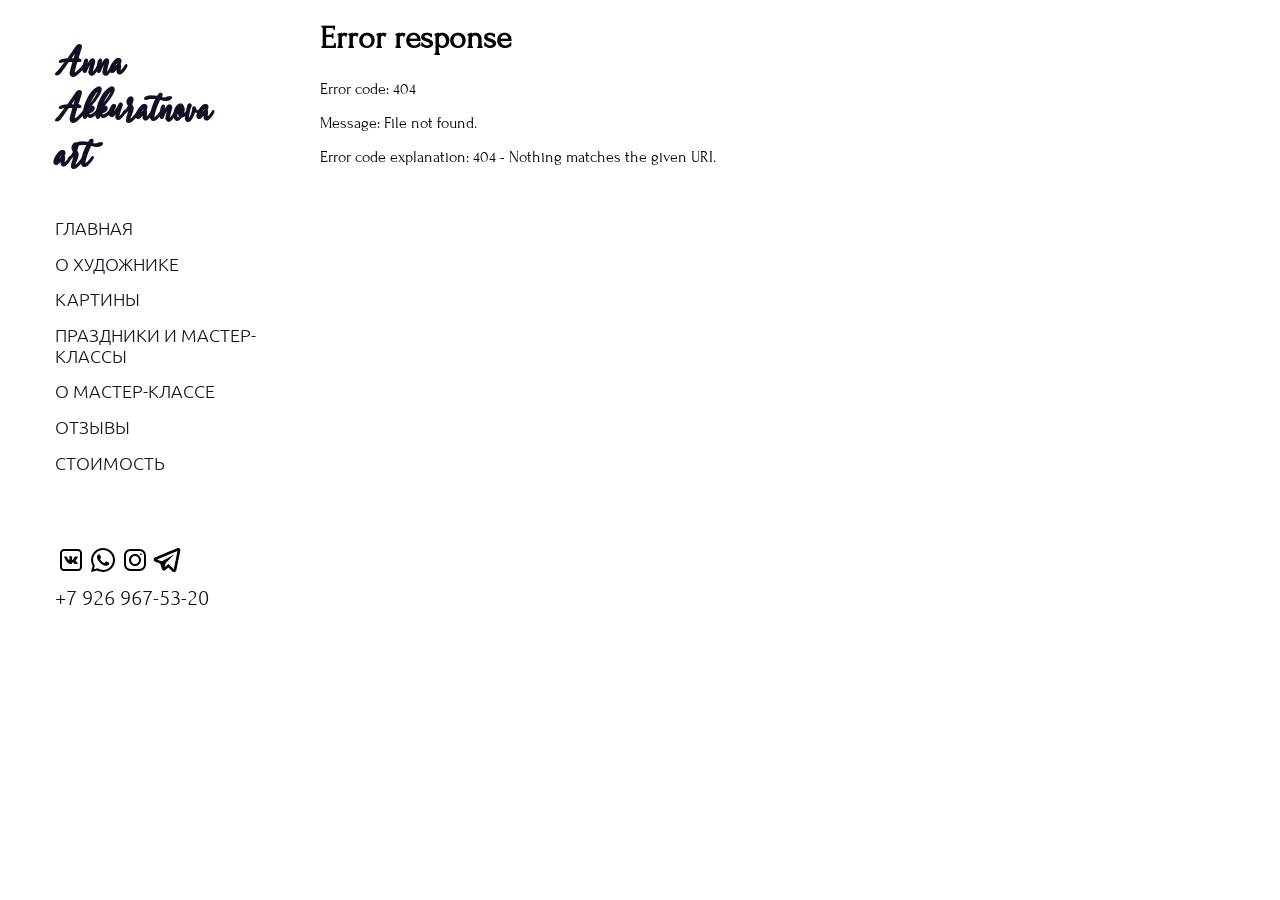
==== index.html @ 608dbb75 "rework on the router" ====
<!DOCTYPE html>
<html lang="ru" class="page">

<head>
  <meta charset="UTF-8">
  <meta name="viewport" content="width=device-width, initial-scale=1.0">
  <link rel="shortcut icon" href="favicon.ico" type="image/x-icon">
  <meta http-equiv="X-UA-Compatible" content="ie=edge">
  <meta name="theme-color" content="#111111">
  <meta name="description" content="Создаю интерьерные картины на заказ и провожу мастер-классы в технике Флюид арт на праздниках и вечеринках"/>
  <title>Абстрактные интерьерные картины на заказ</title>
  <link rel="preload" href="fonts/EstylleMadison.woff2" as="font" type="font/woff2" crossorigin>
  <link rel="preload" href="fonts/ForumRegular.woff2" as="font" type="font/woff2" crossorigin>
  <link rel="preload" href="fonts/UbuntuLight.woff2" as="font" type="font/woff2" crossorigin>
  <link rel="stylesheet" href="css/vendor.css">
  <link rel="stylesheet" href="css/main.css">
  <script defer src="js/main.js"></script>
</head>

<body class="page__body">
  <div class="site-container">
    <div class="sidebar">
  <div class="container sidebar__container">
    <h1 class="logo">Anna Akkuratnova art</h1>
    <nav class="nav" title="Главное меню" data-menu>
      <ul class="list-reset nav__list">
        <li class="nav__item"><a href="/" class="nav__link" data-menu-item data-scroll>главная</a></li>
        <li class="nav__item"><a href="info" class="nav__link" data-menu-item data-scroll>о художнике</a></li>
        <li class="nav__item"><a href="paintings" class="nav__link" data-menu-item data-scroll>картины</a></li>
        <li class="nav__item">
          <a href="holidmaster" class="nav__link" data-menu-item data-scroll>праздники и мастер-классы</a>
        </li>
        <li class="nav__item">
          <a href="masterclass" class="nav__link" data-menu-item data-scroll>о мастер-классе</a>
        </li>
        <li class="nav__item"><a href="reviews" class="nav__link" data-menu-item data-scroll>отзывы</a></li>
        <li class="nav__item"><a href="cost" class="nav__link" data-menu-item data-scroll>стоимость</a></li>
        <!-- <li class="nav__item"><a href="" class="nav__link" data-menu-item data-scroll>контакты</a></li> -->
      </ul>
      <ul class="list-reset socials__list">
        <li class="socials__item">
          <a href="https://vk.com/a_akkuratnova" target="_blank" class="socials__link"
          ><img src="./img/svg/vk.svg" alt="Vk"
          /></a>
        </li>
        <li class="socials__item">
          <a href="https://wa.me/+79269675320" target="_blank" class="socials__link"
          ><img src="./img/svg/whatsapp.svg" alt="WhatsApp"
          /></a>
        </li>
        <li class="socials__item">
          <a href="https://www.instagram.com/p/CW80J7foJ1Y/?igshid=YmMyMTA2M2Y=" target="_blank" class="socials__link"
          ><img src="./img/svg/instagram.svg" alt="Instagram"
          /></a>
        </li>
        <li class="socials__item">
          <a href="https://t.me/Manja333" target="_blank" class="socials__link"
            ><img src="./img/svg/telegram.svg" alt="Telegram"
          /></a>
        </li>
      </ul>
      <a class="phone" href="tel:+79269675320">+7 926 967-53-20</a>

      <button class="btn-reset burger-close" aria-label="Закрыть меню" data-menu-close></button>
    </nav>
  </div>
  <div class="burger-wrapper">
    <button class="btn-reset burger" aria-label="Открыть меню" aria-expanded="false" data-burger>
      <span class="burger__line"></span>
      <span class="burger__line"></span>
      <span class="burger__line"></span>
    </button>
  </div>
</div>

    <main class="main">

    </main>
    <footer class="footer">
  <div class="container"></div>
</footer>

 



<div id="ModalProduct1" class="modal">
  <div class="modal-content">
    <span class="close cursor" data-close="ModalProduct1">×</span>
    <div class="swiper swiper1 swiper__content">
      <div class="swiper-wrapper">
        <div class="swiper-slide swiper-item">
          <img loading="lazy" class="swiper-img" src="img/products/product-1.jpg" style="width: 100%" />
        </div>
        <div class="swiper-slide swiper-item">
          <img loading="lazy" class="swiper-img" src="img/prod/prod1-1.jpg" style="width: 100%" />
        </div>
        <div class="swiper-slide swiper-item">
          <img loading="lazy" class="swiper-img" src="img/prod/prod1-2.jpg" style="width: 100%" />
        </div>
        <div class="swiper-slide swiper-item">
          <img loading="lazy" class="swiper-img" src="img/prod/prod1-3.jpg" style="width: 100%" />
        </div>
        <div class="swiper-slide swiper-item">
          <img loading="lazy" class="swiper-img" src="img/prod/prod1-4.jpg" style="width: 100%" />
        </div>
      </div>
      <a class="swiper-arrow-prev">
        <div class="swiper__button">❮</div>
       </a>
      <a class="swiper-arrow-next">
        <div class="swiper__button">❯</div>
      </a>
    </div>
  </div>
</div>

<div id="ModalProduct2" class="modal">
  <div class="modal-content">
    <span class="close cursor" data-close="ModalProduct2">×</span>
    <div class="swiper swiper2 swiper__content">
      <div class="swiper-wrapper">
        <div class="swiper-slide swiper-item">
          <img loading="lazy" class="swiper-img" src="img/products/product-2.jpg" style="width: 100%" />
        </div>
        <div class="swiper-slide swiper-item">
          <img loading="lazy" class="swiper-img" src="img/prod/prod2-1.jpg" style="width: 100%" />
        </div>
        <div class="swiper-slide swiper-item">
          <img loading="lazy" class="swiper-img" src="img/prod/prod2-2.jpg" style="width: 100%" />
        </div>
      </div>
      <a class="swiper-arrow-prev">
        <div class="swiper__button">❮</div>
       </a>
      <a class="swiper-arrow-next">
        <div class="swiper__button">❯</div>
      </a>
    </div>
  </div>
</div>

<div id="ModalProduct3" class="modal">
  <div class="modal-content">
    <span class="close cursor" data-close="ModalProduct3">×</span>
    <div class="swiper swiper__content">
      <div class="swiper-wrapper">
        <div class="swiper-slide swiper-item">
          <img loading="lazy" class="swiper-img" src="img/products/product-3.jpg" style="width: 100%" />
        </div>
        <div class="swiper-slide swiper-item">
          <img loading="lazy" class="swiper-img" src="img/prod/prod3-1.jpg" style="width: 100%" />
        </div>
        <div class="swiper-slide swiper-item">
          <img loading="lazy" class="swiper-img" src="img/prod/prod3-2.jpg" style="width: 100%" />
        </div>
      </div>
      <a class="swiper-arrow-prev">
        <div class="swiper__button">❮</div>
       </a>
      <a class="swiper-arrow-next">
        <div class="swiper__button">❯</div>
      </a>
    </div>
  </div>
</div>

<div id="ModalProduct4" class="modal">
  <div class="modal-content">
    <span class="close cursor" data-close="ModalProduct4">×</span>
    <div class="swiper swiper__content">
      <div class="swiper-wrapper">
        <div class="swiper-slide swiper-item">
          <img loading="lazy" class="swiper-img" src="img/products/product-4.jpg" style="width: 100%" />
        </div>
        <div class="swiper-slide swiper-item">
          <img loading="lazy" class="swiper-img" src="img/prod/prod4-1.jpg" style="width: 100%" />
        </div>
        <div class="swiper-slide swiper-item">
          <img loading="lazy" class="swiper-img" src="img/prod/prod4-2.jpg" style="width: 100%" />
        </div>
      </div>
      <a class="swiper-arrow-prev">
        <div class="swiper__button">❮</div>
       </a>
      <a class="swiper-arrow-next">
        <div class="swiper__button">❯</div>
      </a>
    </div>
  </div>
</div>

<div id="ModalProduct5" class="modal">
  <div class="modal-content">
    <span class="close cursor" data-close="ModalProduct5">×</span>
    <div class="swiper swiper__content">
      <div class="swiper-wrapper">
        <div class="swiper-slide swiper-item">
          <img loading="lazy" class="swiper-img" src="img/products/product-5.jpg" style="width: 100%" />
        </div>
        <div class="swiper-slide swiper-item">
          <img loading="lazy" class="swiper-img" src="img/prod/prod5-1.jpg" style="width: 100%" />
        </div>
        <div class="swiper-slide swiper-item">
          <img loading="lazy" class="swiper-img" src="img/prod/prod5-2.jpg" style="width: 100%" />
        </div>
      </div>
      <a class="swiper-arrow-prev">
        <div class="swiper__button">❮</div>
       </a>
      <a class="swiper-arrow-next">
        <div class="swiper__button">❯</div>
      </a>
    </div>
  </div>
</div>

<div id="ModalProduct6" class="modal">
  <div class="modal-content">
    <span class="close cursor" data-close="ModalProduct6">×</span>
    <div class="swiper swiper__content">
      <div class="swiper-wrapper">
        <div class="swiper-slide swiper-item">
          <img loading="lazy" class="swiper-img" src="img/products/product-6.jpg" style="width: 100%" />
        </div>
        <div class="swiper-slide swiper-item">
          <img loading="lazy" class="swiper-img" src="img/prod/prod6-1.jpg" style="width: 100%" />
        </div>
      </div>
      <a class="swiper-arrow-prev">
        <div class="swiper__button">❮</div>
       </a>
      <a class="swiper-arrow-next">
        <div class="swiper__button">❯</div>
      </a>
    </div>
  </div>
</div>

<div id="ModalProduct7" class="modal">
  <div class="modal-content">
    <span class="close cursor" data-close="ModalProduct7">×</span>
    <div class="swiper swiper__content">
      <div class="swiper-wrapper">
        <div class="swiper-slide swiper-item">
          <img loading="lazy" class="swiper-img" src="img/products/product-7.jpg" style="width: 100%" />
        </div>
        <div class="swiper-slide swiper-item">
          <img loading="lazy" class="swiper-img" src="img/prod/prod7-1.jpg" style="width: 100%" />
        </div>
        <div class="swiper-slide swiper-item">
          <img loading="lazy" class="swiper-img" src="img/prod/prod7-2.jpg" style="width: 100%" />
        </div>
        <div class="swiper-slide swiper-item">
          <img loading="lazy" class="swiper-img" src="img/prod/prod7-3.jpg" style="width: 100%" />
        </div>
        <div class="swiper-slide swiper-item">
          <img loading="lazy" class="swiper-img" src="img/prod/prod7-4.jpg" style="width: 100%" />
        </div>
      </div>
      <a class="swiper-arrow-prev">
        <div class="swiper__button">❮</div>
       </a>
      <a class="swiper-arrow-next">
        <div class="swiper__button">❯</div>
      </a>
    </div>
  </div>
</div>

<div id="ModalProduct8" class="modal">
  <div class="modal-content">
    <span class="close cursor" data-close="ModalProduct8">×</span>
    <div class="swiper swiper__content">
      <div class="swiper-wrapper">
        <div class="swiper-slide swiper-item">
          <img loading="lazy" class="swiper-img" src="img/products/product-8.jpg" style="width: 100%" />
        </div>
        <div class="swiper-slide swiper-item">
          <img loading="lazy" class="swiper-img" src="img/prod/prod8-1.jpg" style="width: 100%" />
        </div>
        <div class="swiper-slide swiper-item">
          <img loading="lazy" class="swiper-img" src="img/prod/prod8-2.jpg" style="width: 100%" />
        </div>
      </div>
      <a class="swiper-arrow-prev">
        <div class="swiper__button">❮</div>
       </a>
      <a class="swiper-arrow-next">
        <div class="swiper__button">❯</div>
      </a>
    </div>
  </div>
</div>

<div id="ModalProduct9" class="modal">
  <div class="modal-content">
    <span class="close cursor" data-close="ModalProduct9">×</span>
    <div class="swiper swiper__content">
      <div class="swiper-wrapper">
        <div class="swiper-slide swiper-item">
          <img loading="lazy" class="swiper-img" src="img/products/product-9.jpg" style="width: 100%" />
        </div>
        <div class="swiper-slide swiper-item">
          <img loading="lazy" class="swiper-img" src="img/prod/prod9-1.jpg" style="width: 100%" />
        </div>
      </div>
      <a class="swiper-arrow-prev">
        <div class="swiper__button">❮</div>
       </a>
      <a class="swiper-arrow-next">
        <div class="swiper__button">❯</div>
      </a>
    </div>
  </div>
</div>

<div id="ModalProduct10" class="modal">
  <div class="modal-content">
    <span class="close cursor" data-close="ModalProduct10">×</span>
    <div class="swiper swiper__content">
      <div class="swiper-wrapper">
        <div class="swiper-slide swiper-item">
          <img loading="lazy" class="swiper-img" src="img/products/product-10.jpg" style="width: 100%" />
        </div>
        <div class="swiper-slide swiper-item">
          <img loading="lazy" class="swiper-img" src="img/prod/prod10-1.jpg" style="width: 100%" />
        </div>
      </div>
      <a class="swiper-arrow-prev">
        <div class="swiper__button">❮</div>
       </a>
      <a class="swiper-arrow-next">
        <div class="swiper__button">❯</div>
      </a>
    </div>
  </div>
</div>

<div id="ModalProduct11" class="modal">
  <div class="modal-content">
    <span class="close cursor" data-close="ModalProduct11">×</span>
    <div class="swiper swiper__content">
      <div class="swiper-wrapper">
        <div class="swiper-slide swiper-item">
          <img loading="lazy" class="swiper-img" src="img/products/product-11.jpg" style="width: 100%" />
        </div>
        <div class="swiper-slide swiper-item">
          <img loading="lazy" class="swiper-img" src="img/prod/prod11-1.jpg" style="width: 100%" />
        </div>
        <div class="swiper-slide swiper-item">
          <img loading="lazy" class="swiper-img" src="img/prod/prod11-2.jpg" style="width: 100%" />
        </div>
      </div>
      <a class="swiper-arrow-prev">
        <div class="swiper__button">❮</div>
       </a>
      <a class="swiper-arrow-next">
        <div class="swiper__button">❯</div>
      </a>
    </div>
  </div>
</div>
<div id="ModalProduct12" class="modal">
  <div class="modal-content">
    <span class="close cursor" data-close="ModalProduct12">×</span>
    <div class="swiper swiper__content">
      <div class="swiper-wrapper">
        <div class="swiper-slide swiper-item">
          <img loading="lazy" class="swiper-img" src="img/products/product-12.jpg" style="width: 100%" />
        </div>
        <div class="swiper-slide swiper-item">
          <img loading="lazy" class="swiper-img" src="img/prod/prod12-1.jpg" style="width: 100%" />
        </div>
      </div>
      <a class="swiper-arrow-prev">
        <div class="swiper__button">❮</div>
       </a>
      <a class="swiper-arrow-next">
        <div class="swiper__button">❯</div>
      </a>
    </div>
  </div>
</div>
<div id="ModalProduct13" class="modal">
  <div class="modal-content">
    <span class="close cursor" data-close="ModalProduct13">×</span>
    <div class="swiper swiper__content">
      <div class="swiper-wrapper">
        <div class="swiper-slide swiper-item">
          <img loading="lazy" class="swiper-img" src="img/products/product-13.jpg" style="width: 100%" />
        </div>
        <div class="swiper-slide swiper-item">
          <img loading="lazy" class="swiper-img" src="img/prod/prod13-1.jpg" style="width: 100%" />
        </div>
        <div class="swiper-slide swiper-item">
          <img loading="lazy" class="swiper-img" src="img/prod/prod13-2.jpg" style="width: 100%" />
        </div>
        <div class="swiper-slide swiper-item">
          <img loading="lazy" class="swiper-img" src="img/prod/prod13-3.jpg" style="width: 100%" />
        </div>
      </div>
      <a class="swiper-arrow-prev">
        <div class="swiper__button">❮</div>
       </a>
      <a class="swiper-arrow-next">
        <div class="swiper__button">❯</div>
      </a>
    </div>
  </div>
</div>
<div id="ModalProduct14" class="modal">
  <div class="modal-content">
    <span class="close cursor" data-close="ModalProduct14">×</span>
    <div class="swiper swiper__content">
      <div class="swiper-wrapper">
        <div class="swiper-slide swiper-item">
          <img loading="lazy" class="swiper-img" src="img/products/product-14.jpg" style="width: 100%" />
        </div>
        <div class="swiper-slide swiper-item">
          <img loading="lazy" class="swiper-img" src="img/prod/prod14-1.jpg" style="width: 100%" />
        </div>
      </div>
      <a class="swiper-arrow-prev">
        <div class="swiper__button">❮</div>
       </a>
      <a class="swiper-arrow-next">
        <div class="swiper__button">❯</div>
      </a>
    </div>
  </div>
</div>
<div id="ModalProduct15" class="modal">
  <div class="modal-content">
    <span class="close cursor" data-close="ModalProduct15">×</span>
    <div class="swiper swiper__content">
      <div class="swiper-wrapper">
        <div class="swiper-slide swiper-item">
          <img loading="lazy" class="swiper-img" src="img/products/product-15.jpg" style="width: 100%" />
        </div>
        <div class="swiper-slide swiper-item">
          <img loading="lazy" class="swiper-img" src="img/prod/prod15-1.jpg" style="width: 100%" />
        </div>
        <div class="swiper-slide swiper-item">
          <img loading="lazy" class="swiper-img" src="img/prod/prod15-2.jpg" style="width: 100%" />
        </div>
        <div class="swiper-slide swiper-item">
          <img loading="lazy" class="swiper-img" src="img/prod/prod15-3.jpg" style="width: 100%" />
        </div>
        <div class="swiper-slide swiper-item">
          <img loading="lazy" class="swiper-img" src="img/prod/prod15-4.jpg" style="width: 100%" />
        </div>
      </div>
      <a class="swiper-arrow-prev">
        <div class="swiper__button">❮</div>
       </a>
      <a class="swiper-arrow-next">
        <div class="swiper__button">❯</div>
      </a>
    </div>
  </div>
</div>
<div id="ModalProduct16" class="modal">
  <div class="modal-content">
    <span class="close cursor" data-close="ModalProduct16">×</span>
    <div class="swiper swiper__content">
      <div class="swiper-wrapper">
        <div class="swiper-slide swiper-item">
          <img loading="lazy" class="swiper-img" src="img/products/product-16.jpg" style="width: 100%" />
        </div>
        <div class="swiper-slide swiper-item">
          <img loading="lazy" class="swiper-img" src="img/prod/prod16-1.jpg" style="width: 100%" />
        </div>
      </div>
      <a class="swiper-arrow-prev">
        <div class="swiper__button">❮</div>
       </a>
      <a class="swiper-arrow-next">
        <div class="swiper__button">❯</div>
      </a>
    </div>
  </div>
</div>
<div id="ModalProduct17" class="modal">
  <div class="modal-content">
    <span class="close cursor" data-close="ModalProduct17">×</span>
    <div class="swiper swiper__content">
      <div class="swiper-wrapper">
        <div class="swiper-slide swiper-item">
          <img loading="lazy" class="swiper-img" src="img/products/product-17.jpg" style="width: 100%" />
        </div>
        <div class="swiper-slide swiper-item">
          <img loading="lazy" class="swiper-img" src="img/prod/prod17-1.jpg" style="width: 100%" />
        </div>
        <div class="swiper-slide swiper-item">
          <img loading="lazy" class="swiper-img" src="img/prod/prod17-2.jpg" style="width: 100%" />
        </div>
      </div>
      <a class="swiper-arrow-prev">
        <div class="swiper__button">❮</div>
       </a>
      <a class="swiper-arrow-next">
        <div class="swiper__button">❯</div>
      </a>
    </div>
  </div>
</div>
<div id="ModalProduct18" class="modal">
  <div class="modal-content">
    <span class="close cursor" data-close="ModalProduct18">×</span>
    <div class="swiper swiper__content">
      <div class="swiper-wrapper">
        <div class="swiper-slide swiper-item">
          <img loading="lazy" class="swiper-img" src="img/products/product-18.jpg" style="width: 100%" />
        </div>
        <div class="swiper-slide swiper-item">
          <img loading="lazy" class="swiper-img" src="img/prod/prod18-1.jpg" style="width: 100%" />
        </div>
      </div>
      <a class="swiper-arrow-prev">
        <div class="swiper__button">❮</div>
       </a>
      <a class="swiper-arrow-next">
        <div class="swiper__button">❯</div>
      </a>
    </div>
  </div>
</div>
<div id="ModalProduct19" class="modal">
  <div class="modal-content">
    <span class="close cursor" data-close="ModalProduct19">×</span>
    <div class="swiper swiper__content">
      <div class="swiper-wrapper">
        <div class="swiper-slide swiper-item">
          <img loading="lazy" class="swiper-img" src="img/products/product-19.jpg" style="width: 100%" />
        </div>
        <div class="swiper-slide swiper-item">
          <img loading="lazy" class="swiper-img" src="img/prod/prod19-1.jpg" style="width: 100%" />
        </div>
        <div class="swiper-slide swiper-item">
          <img loading="lazy" class="swiper-img" src="img/prod/prod19-2.jpg" style="width: 100%" />
        </div>
      </div>
      <a class="swiper-arrow-prev">
        <div class="swiper__button">❮</div>
       </a>
      <a class="swiper-arrow-next">
        <div class="swiper__button">❯</div>
      </a>
    </div>
  </div>
</div>
<div id="ModalProduct20" class="modal">
  <div class="modal-content">
    <span class="close cursor" data-close="ModalProduct20">×</span>
    <div class="swiper swiper__content">
      <div class="swiper-wrapper">
        <div class="swiper-slide swiper-item">
          <img loading="lazy" class="swiper-img" src="img/products/product-20.jpg" style="width: 100%" />
        </div>
        <div class="swiper-slide swiper-item">
          <img loading="lazy" class="swiper-img" src="img/prod/prod20-1.jpg" style="width: 100%" />
        </div>
      </div>
      <a class="swiper-arrow-prev">
        <div class="swiper__button">❮</div>
       </a>
      <a class="swiper-arrow-next">
        <div class="swiper__button">❯</div>
      </a>
    </div>
  </div>
</div>
<div id="ModalProduct21" class="modal">
  <div class="modal-content">
    <span class="close cursor" data-close="ModalProduct21">×</span>
    <div class="swiper swiper__content">
      <div class="swiper-wrapper">
        <div class="swiper-slide swiper-item">
          <img loading="lazy" class="swiper-img" src="img/products/product-21.jpg" style="width: 100%" />
        </div>
        <div class="swiper-slide swiper-item">
          <img loading="lazy" class="swiper-img" src="img/prod/prod21-1.jpg" style="width: 100%" />
        </div>
        <div class="swiper-slide swiper-item">
          <img loading="lazy" class="swiper-img" src="img/prod/prod21-2.jpg" style="width: 100%" />
        </div>
        <div class="swiper-slide swiper-item">
          <img loading="lazy" class="swiper-img" src="img/prod/prod21-3.jpg" style="width: 100%" />
        </div>
      </div>
      <a class="swiper-arrow-prev">
        <div class="swiper__button">❮</div>
       </a>
      <a class="swiper-arrow-next">
        <div class="swiper__button">❯</div>
      </a>
    </div>
  </div>
</div>
<div id="ModalProduct22" class="modal">
  <div class="modal-content">
    <span class="close cursor" data-close="ModalProduct22">×</span>
    <div class="swiper swiper__content">
      <div class="swiper-wrapper">
        <div class="swiper-slide swiper-item">
          <img loading="lazy" class="swiper-img" src="img/products/product-22.jpg" style="width: 100%" />
        </div>
        <div class="swiper-slide swiper-item">
          <img loading="lazy" class="swiper-img" src="img/prod/prod22-1.jpg" style="width: 100%" />
        </div>
      </div>
      <a class="swiper-arrow-prev">
        <div class="swiper__button">❮</div>
       </a>
      <a class="swiper-arrow-next">
        <div class="swiper__button">❯</div>
      </a>
    </div>
  </div>
</div>
<div id="ModalProduct23" class="modal">
  <div class="modal-content">
    <span class="close cursor" data-close="ModalProduct23">×</span>
    <div class="swiper swiper__content">
      <div class="swiper-wrapper">
        <div class="swiper-slide swiper-item">
          <img loading="lazy" class="swiper-img" src="img/products/product-23.jpg" style="width: 100%" />
        </div>
        <div class="swiper-slide swiper-item">
          <img loading="lazy" class="swiper-img" src="img/prod/prod23-1.jpg" style="width: 100%" />
        </div>
      </div>
      <a class="swiper-arrow-prev">
        <div class="swiper__button">❮</div>
       </a>
      <a class="swiper-arrow-next">
        <div class="swiper__button">❯</div>
      </a>
    </div>
  </div>
</div>
<div id="ModalProduct24" class="modal">
  <div class="modal-content">
    <span class="close cursor" data-close="ModalProduct24">×</span>
    <div class="swiper swiper__content">
      <div class="swiper-wrapper">
        <div class="swiper-slide swiper-item">
          <img loading="lazy" class="swiper-img" src="img/products/product-24.jpg" style="width: 100%" />
        </div>
        <div class="swiper-slide swiper-item">
          <img loading="lazy" class="swiper-img" src="img/prod/prod24-1.jpg" style="width: 100%" />
        </div>
        <div class="swiper-slide swiper-item">
          <img loading="lazy" class="swiper-img" src="img/prod/prod24-2.jpg" style="width: 100%" />
        </div>
      </div>
      <a class="swiper-arrow-prev">
        <div class="swiper__button">❮</div>
       </a>
      <a class="swiper-arrow-next">
        <div class="swiper__button">❯</div>
      </a>
    </div>
  </div>
</div>
<div id="ModalProduct25" class="modal">
  <div class="modal-content">
    <span class="close cursor" data-close="ModalProduct25">×</span>
    <div class="swiper swiper__content">
      <div class="swiper-wrapper">
        <div class="swiper-slide swiper-item">
          <img loading="lazy" class="swiper-img" src="img/products/product-25.jpg" style="width: 100%" />
        </div>
        <div class="swiper-slide swiper-item">
          <img loading="lazy" class="swiper-img" src="img/prod/prod25-1.jpg" style="width: 100%" />
        </div>
      </div>
      <a class="swiper-arrow-prev">
        <div class="swiper__button">❮</div>
       </a>
      <a class="swiper-arrow-next">
        <div class="swiper__button">❯</div>
      </a>
    </div>
  </div>
</div>
<div id="ModalProduct26" class="modal">
  <div class="modal-content">
    <span class="close cursor" data-close="ModalProduct26">×</span>
    <div class="swiper swiper__content">
      <div class="swiper-wrapper">
        <div class="swiper-slide swiper-item">
          <img loading="lazy" class="swiper-img" src="img/products/product-26.jpg" style="width: 100%" />
        </div>
        <div class="swiper-slide swiper-item">
          <img loading="lazy" class="swiper-img" src="img/prod/prod26-1.jpg" style="width: 100%" />
        </div>
        <div class="swiper-slide swiper-item">
          <img loading="lazy" class="swiper-img" src="img/prod/prod26-2.jpg" style="width: 100%" />
        </div>
        <div class="swiper-slide swiper-item">
          <img loading="lazy" class="swiper-img" src="img/prod/prod26-3.jpg" style="width: 100%" />
        </div>
        <div class="swiper-slide swiper-item">
          <img loading="lazy" class="swiper-img" src="img/prod/prod26-4.jpg" style="width: 100%" />
        </div>
      </div>
      <a class="swiper-arrow-prev">
        <div class="swiper__button">❮</div>
       </a>
      <a class="swiper-arrow-next">
        <div class="swiper__button">❯</div>
      </a>
    </div>
  </div>
</div>
<div id="ModalProduct27" class="modal">
  <div class="modal-content">
    <span class="close cursor" data-close="ModalProduct27">×</span>
    <div class="swiper swiper__content">
      <div class="swiper-wrapper">
        <div class="swiper-slide swiper-item">
          <img loading="lazy" class="swiper-img" src="img/products/product-27.jpg" style="width: 100%" />
        </div>
        <div class="swiper-slide swiper-item">
          <img loading="lazy" class="swiper-img" src="img/prod/prod27-1.jpg" style="width: 100%" />
        </div>
      </div>
      <a class="swiper-arrow-prev">
        <div class="swiper__button">❮</div>
       </a>
      <a class="swiper-arrow-next">
        <div class="swiper__button">❯</div>
      </a>
    </div>
  </div>
</div>

<div id="Exhibitions1" class="modal">
  <div class="modal-content">
    <span class="close cursor" data-close="Exhibitions1">×</span>
    <div class="swiper swiper__content">
      <div class="swiper-wrapper">
        <div class="swiper-slide swiper-item">
          <img loading="lazy" class="swiper-img" src="./img/exhibitions/exhibitions1-1.jpg" style="width: 100%" />
        </div>
        <div class="swiper-slide swiper-item">
          <img loading="lazy" class="swiper-img" src="./img/exhibitions/exhibitions1-2.jpg" style="width: 100%" />
        </div>
        <div class="swiper-slide swiper-item">
          <img loading="lazy" class="swiper-img" src="./img/exhibitions/exhibitions1-3.jpg" style="width: 100%" />
        </div>
      </div>
      <a class="swiper-arrow-prev">
        <div class="swiper__button">❮</div>
       </a>
      <a class="swiper-arrow-next">
        <div class="swiper__button">❯</div>
      </a>
    </div>
  </div>
</div>

<div id="Exhibitions2" class="modal">
  <div class="modal-content">
    <span class="close cursor" data-close="Exhibitions2">×</span>
    <div class="swiper swiper__content">
      <div class="swiper-wrapper">
        <div class="swiper-slide swiper-item">
          <img loading="lazy" class="swiper-img" src="./img/exhibitions/exhibitions2-1.jpg" style="width: 100%" />
        </div>
        <div class="swiper-slide swiper-item">
          <img loading="lazy" class="swiper-img" src="./img/exhibitions/exhibitions2-2.jpg" style="width: 100%" />
        </div>
        <div class="swiper-slide swiper-item">
          <img loading="lazy" class="swiper-img" src="./img/exhibitions/exhibitions2-3.jpg" style="width: 100%" />
        </div>
      </div>
      <a class="swiper-arrow-prev">
        <div class="swiper__button">❮</div>
       </a>
      <a class="swiper-arrow-next">
        <div class="swiper__button">❯</div>
      </a>
    </div>
  </div>
</div>

<div id="Exhibitions3" class="modal">
  <div class="modal-content">
    <span class="close cursor" data-close="Exhibitions3">×</span>
    <div class="swiper swiper__content">
      <div class="swiper-wrapper">
        <div class="swiper-slide swiper-item">
          <img loading="lazy" class="swiper-img" src="./img/exhibitions/exhibitions3-1.jpg" style="width: 100%" />
        </div>
        <div class="swiper-slide swiper-item">
          <img loading="lazy" class="swiper-img" src="./img/exhibitions/exhibitions3-2.jpg" style="width: 100%" />
        </div>
        <div class="swiper-slide swiper-item">
          <img loading="lazy" class="swiper-img" src="./img/exhibitions/exhibitions3-3.jpg" style="width: 100%" />
        </div>
      </div>
      <a class="swiper-arrow-prev">
        <div class="swiper__button">❮</div>
       </a>
      <a class="swiper-arrow-next">
        <div class="swiper__button">❯</div>
      </a>
    </div>
  </div>
</div>

<div id="Exhibitions4" class="modal">
  <div class="modal-content">
    <span class="close cursor" data-close="Exhibitions4">×</span>
    <div class="swiper swiper__content">
      <div class="swiper-wrapper">
        <div class="swiper-slide swiper-item">
          <img loading="lazy" class="swiper-img" src="./img/exhibitions/exhibitions4-1.jpg" style="width: 100%" />
        </div>
        <div class="swiper-slide swiper-item">
          <img loading="lazy" class="swiper-img" src="./img/exhibitions/exhibitions4-2.jpg" style="width: 100%" />
        </div>
        <div class="swiper-slide swiper-item">
          <img loading="lazy" class="swiper-img" src="./img/exhibitions/exhibitions4-3.jpg" style="width: 100%" />
        </div>
      </div>
      <a class="swiper-arrow-prev">
        <div class="swiper__button">❮</div>
       </a>
      <a class="swiper-arrow-next">
        <div class="swiper__button">❯</div>
      </a>
    </div>
  </div>
</div>

<div id="Exhibitions5" class="modal">
  <div class="modal-content">
    <span class="close cursor" data-close="Exhibitions5">×</span>
    <div class="swiper swiper__content">
      <div class="swiper-wrapper">
        <div class="swiper-slide swiper-item">
          <img loading="lazy" class="swiper-img" src="./img/exhibitions/exhibitions5-2.jpg" style="width: 100%" />
        </div>
        <div class="swiper-slide swiper-item">
          <img loading="lazy" class="swiper-img" src="./img/exhibitions/exhibitions5-1.jpg" style="width: 100%" />
        </div>
        <div class="swiper-slide swiper-item">
          <img loading="lazy" class="swiper-img" src="./img/exhibitions/exhibitions5-3.jpg" style="width: 100%" />
        </div>
      </div>
      <a class="swiper-arrow-prev">
        <div class="swiper__button">❮</div>
       </a>
      <a class="swiper-arrow-next">
        <div class="swiper__button">❯</div>
      </a>
    </div>
  </div>
</div>

<div id="ModalParticipants" class="modal">
  <div class="modal-content swiper__content">
    <span class="close cursor" data-close="ModalParticipants">×</span>

    <div class="mySlides">
      <img class="swiper-img" src="img/participants/participants-1.jpg" style="width:100%">
    </div>
    <div class="mySlides">
      <img class="swiper-img" src="img/participants/participants-2.jpg" style="width:100%">
    </div>
    <div class="mySlides">
      <img class="swiper-img" src="img/participants/participants-3.jpg" style="width:100%">
    </div>
    <div class="mySlides">
      <img class="swiper-img" src="img/participants/participants-4.jpg" style="width:100%">
    </div>
    <div class="mySlides">
      <img class="swiper-img" src="img/participants/participants-5.jpg" style="width:100%">
    </div>
    <div class="mySlides">
      <img class="swiper-img" src="img/participants/participants-6.jpg" style="width:100%">
    </div>
    <div class="mySlides">
      <img class="swiper-img" src="img/participants/participants-7.jpg" style="width:100%">
    </div>
    <div class="mySlides">
      <img class="swiper-img" src="img/participants/participants-8.jpg" style="width:100%">
    </div>
    <div class="mySlides">
      <img class="swiper-img" src="img/participants/participants-9.jpg" style="width:100%">
    </div>
    <div class="mySlides">
      <img class="swiper-img" src="img/participants/participants-10.jpg" style="width:100%">
    </div>
    <div class="mySlides">
      <img class="swiper-img" src="img/participants/participants-11.jpg" style="width:100%">
    </div>
    <div class="mySlides">
      <img class="swiper-img" src="img/participants/participants-12.jpg" style="width:100%">
    </div>
    <div class="mySlides">
      <img class="swiper-img" src="img/participants/participants-13.jpg" style="width:100%">
    </div>
    <div class="mySlides">
      <img class="swiper-img" src="img/participants/participants-14.jpg" style="width:100%">
    </div>
    <div class="mySlides">
      <img class="swiper-img" src="img/participants/participants-15.jpg" style="width:100%">
    </div>
    <div class="mySlides">
      <img class="swiper-img" src="img/participants/participants-16.jpg" style="width:100%">
    </div>
    <div class="mySlides">
      <img class="swiper-img" src="img/participants/participants-17.jpg" style="width:100%">
    </div>
    <div class="mySlides">
      <img class="swiper-img" src="img/participants/participants-18.jpg" style="width:100%">
    </div>
    <div class="mySlides">
      <img class="swiper-img" src="img/participants/participants-19.jpg" style="width:100%">
    </div>
    <div class="mySlides">
      <img class="swiper-img" src="img/participants/participants-20.jpg" style="width:100%">
    </div>

    <a class="swiper-arrow-prev" onclick="plusSlides(-1)">
    <div class="swiper__button">❮</div></a>
    <a class="swiper-arrow-next" onclick="plusSlides(1)">
      <div class="swiper__button">❯</div>
    </a>
</div>
</div>

<script>
  document.addEventListener('click', event => {

    const type = event.target.dataset.open
    if (type) {
      document.getElementById(type).style.display = "block"
      document.querySelector('body').style.overflowY = "hidden"
    }

    const close = event.target.dataset.close
    if (close) {
      document.getElementById(close).style.display = "none"
      document.querySelector('body').style.overflowY = "visible"
    }

  })


let slideIndex = 1;
showSlides(slideIndex);

function plusSlides(n) {
  showSlides(slideIndex += n);
}

function currentSlide(n) {
  showSlides(slideIndex = n);
}

function showSlides(n) {
  let i;
  const slides = document.getElementsByClassName("mySlides");
  if (n > slides.length) {slideIndex = 1}
  if (n < 1) {slideIndex = slides.length}
  for (i = 0; i < slides.length; i++) {
      slides[i].style.display = "none";
  }
  slides[slideIndex-1].style.display = "block";
}

</script>

  </div>
  <!-- <script src="./js/components/routing.js"></script> -->
</body>

</html>
---- css/main.css ----
:root {
  --font-family: "Forum", sans-serif;
  --content-width: 1160px;
  --content-fluid-width: 1690px;
  --container-offset: 15px;
  --container-width: calc(var(--content-width) + (var(--container-offset) * 2));
  --container-fluid-width: calc(var(--content-fluid-width) + (var(--container-offset) * 2));
  --light-color: #fff;
  --accent-color: #D52027;
  --dark-color: #141024;
  --text-color: rgba(20, 16, 36, 0.7);
}

/* stylelint-disable */ /* stylelint-disable */ /* stylelint-disable */
.custom-checkbox__field:checked + .custom-checkbox__content::after {
  opacity: 1;
}

.custom-checkbox__field:focus + .custom-checkbox__content::before {
  outline: 2px solid #f00;
  outline-offset: 2px;
}

.custom-checkbox__field:disabled + .custom-checkbox__content {
  opacity: 0.4;
  pointer-events: none;
}

/* stylelint-disable */ /* stylelint-disable */ /* stylelint-disable value-keyword-case */
@font-face {
  font-family: "Estylle Madison";
  src: url("../fonts/../fonts/EstylleMadison.woff2") format("woff2");
  font-weight: 400;
  font-display: swap;
  font-style: normal;
}
@font-face {
  font-family: "Ubuntu";
  src: url("../fonts/../fonts/UbuntuLight.woff2") format("woff2");
  font-weight: 300;
  font-display: swap;
  font-style: normal;
}
@font-face {
  font-family: "Forum";
  src: url("../fonts/../fonts/ForumRegular.woff2") format("woff2");
  font-weight: 400;
  font-display: swap;
  font-style: normal;
}
html {
  -webkit-box-sizing: border-box;
  box-sizing: border-box;
}

*,
*::before,
*::after {
  -webkit-box-sizing: inherit;
  box-sizing: inherit;
}

.page {
  height: 100%;
  font-family: var(--font-family, sans-serif);
  -webkit-text-size-adjust: 100%;
}

.page__body {
  margin: 0;
  min-width: 320px;
  min-height: 100%;
  font-size: 16px;
}

img {
  height: auto;
  max-width: 100%;
  -o-object-fit: cover;
  object-fit: cover;
}

a {
  text-decoration: none;
}

.site-container {
  overflow: hidden;
}

.is-hidden {
  display: none !important; /* stylelint-disable-line declaration-no-important */
}

.btn-reset {
  border: none;
  padding: 0;
  background-color: transparent;
  cursor: pointer;
}

.list-reset {
  list-style: none;
  margin: 0;
  padding: 0;
}

.input-reset {
  -webkit-appearance: none;
  -moz-appearance: none;
  appearance: none;
  border: none;
  border-radius: 0;
  background-color: #fff;
}
.input-reset::-webkit-search-decoration, .input-reset::-webkit-search-cancel-button, .input-reset::-webkit-search-results-button, .input-reset::-webkit-search-results-decoration {
  display: none;
}

.visually-hidden {
  position: absolute;
  overflow: hidden;
  margin: -1px;
  border: 0;
  padding: 0;
  width: 1px;
  height: 1px;
  clip: rect(0 0 0 0);
}

.container {
  margin: 0 auto;
  padding: 0 var(--container-offset);
  max-width: var(--container-width);
}

.container-fluid {
  margin: 0 auto;
  padding: 0 var(--container-offset);
  max-width: var(--container-fluid-width);
}

.js-focus-visible :focus:not(.focus-visible) {
  outline: none;
}

.centered {
  text-align: center;
}

.dis-scroll {
  position: fixed;
  left: 0;
  top: 0;
  overflow: hidden;
  width: 100%;
  height: 100vh;
  -ms-scroll-chaining: none;
  overscroll-behavior: none;
}

.page--ios .dis-scroll {
  position: relative;
}

.section-offset {
  margin-top: 40px;
  margin-bottom: 80px;
}

.main {
  margin-left: 320px;
}
@media (max-width: 768px) {
  .main {
    margin-left: 0;
    padding-top: 80px;
  }
}

.section-title {
  margin: 0;
  margin-bottom: 40px;
  font-weight: 400;
  font-size: 45px;
  color: var(--dark-color);
}
@media (max-width: 576px) {
  .section-title {
    margin-bottom: 20px;
    font-size: 35px;
  }
}

.text {
  margin: 0;
  font-size: 25px;
}
@media (max-width: 576px) {
  .text {
    font-size: 20px;
  }
}

.line {
  margin: 0 auto;
  margin-top: 80px;
  width: 85%;
  border-bottom: 2px solid #9d9d9d;
  border-radius: 5px;
}
@media (max-width: 576px) {
  .line {
    margin-top: 40px;
  }
}

.logo {
  margin: 0;
  max-width: 200px;
  margin-bottom: 40px;
  font-family: "Estylle Madison", sans-serif;
  font-size: 40px;
  -webkit-user-select: none;
  -moz-user-select: none;
  -ms-user-select: none;
  -o-user-select: none;
  user-select: none;
}
@media (max-width: 768px) {
  .logo {
    max-width: none;
    font-size: 30px;
  }
}

.burger-wrapper {
  position: absolute;
  right: var(--container-offset);
  top: var(--container-offset);
}

.burger {
  position: relative;
  border: 1px solid #000;
  border-radius: 10px;
  width: 44px;
  height: 44px;
  display: none;
}
@media (max-width: 768px) {
  .burger {
    display: block;
  }
}
.burger__line {
  position: absolute;
  left: 50%;
  top: 50%;
  border-radius: 100px;
  width: 26px;
  height: 2px;
  background-color: var(--dark-color);
  -webkit-transform: translateX(-50%) translateY(-50%);
  -ms-transform: translateX(-50%) translateY(-50%);
  transform: translateX(-50%) translateY(-50%);
}
.burger__line:first-child {
  margin-top: -7px;
}
.burger__line:last-child {
  margin-top: 7px;
}

.sidebar {
  position: fixed;
  top: 0;
  left: 0;
  height: 100%;
  font-family: "Ubuntu", sans-serif;
  color: var(--dark-color);
  padding: 40px;
  max-width: 320px;
}
@media (max-width: 768px) {
  .sidebar {
    max-width: none;
    width: 100%;
    padding: 20px 0 20px 0;
    height: 70px;
    background-color: #ececec;
    z-index: 1000;
    position: absolute;
  }
}
.sidebar__container {
  display: -webkit-box;
  display: -ms-flexbox;
  display: flex;
  -webkit-box-orient: vertical;
  -webkit-box-direction: normal;
  -ms-flex-direction: column;
  flex-direction: column;
}

.nav {
  -webkit-transition: all 0.5s ease-out;
  -o-transition: all 0.5s ease-out;
  transition: all 0.5s ease-out;
}
.nav__list {
  display: -webkit-box;
  display: -ms-flexbox;
  display: flex;
  -webkit-box-orient: vertical;
  -webkit-box-direction: normal;
  -ms-flex-direction: column;
  flex-direction: column;
  margin-bottom: 70px;
}
@media (max-width: 768px) {
  .nav__list {
    margin-bottom: 60px;
    padding-top: 60px;
    -webkit-box-align: center;
    -ms-flex-align: center;
    align-items: center;
  }
}
@media (max-width: 576px) {
  .nav__list {
    padding-left: 30px;
    -webkit-box-align: start;
    -ms-flex-align: start;
    align-items: flex-start;
  }
}
.nav__item {
  font-size: 18px;
  font-weight: 300;
  text-transform: uppercase;
}
.nav__item:not(:last-child) {
  margin-bottom: 15px;
}
.nav__link {
  color: inherit;
}
@media (max-width: 768px) {
  .nav__link {
    font-weight: 600;
    font-size: 30px;
    line-height: 160%;
  }
}
@media (max-width: 768px) and (max-width: 768px) {
  .nav__link {
    font-size: 20px;
  }
}
.nav .socials__list {
  display: -webkit-box;
  display: -ms-flexbox;
  display: flex;
  margin-bottom: 10px;
}
@media (max-width: 768px) {
  .nav .socials__list {
    -webkit-box-pack: center;
    -ms-flex-pack: center;
    justify-content: center;
  }
}
@media (max-width: 576px) {
  .nav .socials__list {
    padding-left: 30px;
    -webkit-box-pack: left;
    -ms-flex-pack: left;
    justify-content: left;
  }
}
.nav .socials__item {
  width: 32px;
  height: 32px;
}
@media (max-width: 768px) {
  .nav .socials__item {
    width: 45px;
    height: 45px;
  }
  .nav .socials__item:not(:last-child) {
    margin-right: 5px;
  }
}
@media (max-width: 768px) {
  .nav {
    width: 100%;
    height: 1000%;
    position: fixed;
    left: 0;
    top: 0;
    -webkit-transform: translateX(-100%);
    -ms-transform: translateX(-100%);
    transform: translateX(-100%);
    background-color: #fff;
    opacity: 0;
  }
}

.menu--active {
  opacity: 1;
  -webkit-transform: translateX(0);
  -ms-transform: translateX(0);
  transform: translateX(0);
}

.phone {
  display: inline-block;
  color: var(--dark-color);
  font-size: 20px;
}
@media (max-width: 768px) {
  .phone {
    text-align: center;
    font-size: 20px;
  }
}
@media (max-width: 576px) {
  .phone {
    padding-left: 30px;
    text-align: left;
  }
}

.about {
  margin-bottom: 80px;
}

.about__img {
  display: block;
  border-radius: 5px;
  margin: 0 auto;
  margin-bottom: 50px;
  pointer-events: none;
}
.about__descr:not(:last-child) {
  padding-bottom: 5px;
}

.exhibitions {
  margin-bottom: 100px;
}
.exhibitions__part:nth-child(even) {
  -webkit-box-orient: horizontal;
  -webkit-box-direction: reverse;
  -ms-flex-direction: row-reverse;
  flex-direction: row-reverse;
}
.exhibitions__subtitle {
  margin: 0;
  margin-bottom: 20px;
  font-size: 30px;
}
@media (max-width: 576px) {
  .exhibitions__subtitle {
    font-size: 25px;
  }
}
.exhibitions__part:last-child {
  margin: 0;
}
.exhibitions__part {
  margin-bottom: 30px;
  display: -webkit-box;
  display: -ms-flexbox;
  display: flex;
}
@media (max-width: 1200px) {
  .exhibitions__part {
    display: block;
  }
}
.exhibitions__grid {
  max-width: 600px;
  display: -ms-grid;
  display: grid;
  -ms-grid-columns: (1fr)[6];
  grid-template-columns: repeat(6, 1fr);
}
.exhibitions__grid-slim {
  max-width: 600px;
  display: -ms-grid;
  display: grid;
  -ms-grid-columns: (1fr)[5];
  grid-template-columns: repeat(5, 1fr);
}
.exhibitions__descr {
  margin: 6px 0 15px;
  -webkit-transform: translateY(80px);
  -ms-transform: translateY(80px);
  transform: translateY(80px);
  margin-left: 15px;
  min-width: 350px;
}
@media (max-width: 1200px) {
  .exhibitions__descr {
    -webkit-transform: translateY(0);
    -ms-transform: translateY(0);
    transform: translateY(0);
  }
}
.exhibitions__img-1 {
  height: 100%;
  width: 100%;
}
.exhibitions__img-1:nth-child(1) {
  border-radius: 0 0 0 15px;
  -ms-grid-column: 1;
  grid-column-start: 1;
  -ms-grid-column-span: 3;
  grid-column-end: 4;
  -ms-grid-row: 4;
  grid-row-start: 4;
  -ms-grid-row-span: 2;
  grid-row-end: 6;
}
.exhibitions__img-1:nth-child(2) {
  border-radius: 0 0 15px 0;
  -ms-grid-column: 4;
  grid-column-start: 4;
  -ms-grid-column-span: 3;
  grid-column-end: 7;
  -ms-grid-row: 4;
  grid-row-start: 4;
  -ms-grid-row-span: 1;
  grid-row-end: 5;
}
.exhibitions__img-1:nth-child(3) {
  border-radius: 15px 15px 0 0;
  -ms-grid-column: 1;
  grid-column-start: 1;
  -ms-grid-column-span: 6;
  grid-column-end: 7;
  -ms-grid-row: 1;
  grid-row-start: 1;
  -ms-grid-row-span: 3;
  grid-row-end: 4;
}
.exhibitions__img-2 {
  height: 100%;
  width: 100%;
}
.exhibitions__img-2:nth-child(1) {
  border-radius: 15px 0 0 0;
  -ms-grid-column: 1;
  grid-column-start: 1;
  -ms-grid-column-span: 3;
  grid-column-end: 4;
  -ms-grid-row: 1;
  grid-row-start: 1;
}
.exhibitions__img-2:nth-child(2) {
  border-radius: 0 0 0 15px;
  -ms-grid-column: 1;
  grid-column-start: 1;
  -ms-grid-column-span: 3;
  grid-column-end: 4;
  -ms-grid-row: 2;
  grid-row-start: 2;
  -ms-grid-row-span: 3;
  grid-row-end: 5;
}
.exhibitions__img-2:nth-child(3) {
  border-radius: 0 15px 15px 0;
  -ms-grid-column: 4;
  grid-column-start: 4;
  -ms-grid-column-span: 3;
  grid-column-end: 7;
  -ms-grid-row: 1;
  grid-row-start: 1;
  -ms-grid-row-span: 4;
  grid-row-end: 5;
}
.exhibitions__img-3 {
  height: 100%;
  width: 100%;
}
.exhibitions__img-3:nth-child(1) {
  border-radius: 15px 0 0 15px;
  -ms-grid-column: 1;
  grid-column-start: 1;
  -ms-grid-column-span: 4;
  grid-column-end: 5;
  -ms-grid-row: 1;
  grid-row-start: 1;
  -ms-grid-row-span: 3;
  grid-row-end: 4;
}
.exhibitions__img-3:nth-child(2) {
  border-radius: 0 15px 0 0;
  -ms-grid-column: 5;
  grid-column-start: 5;
  -ms-grid-column-span: 2;
  grid-column-end: 7;
  -ms-grid-row: 1;
  grid-row-start: 1;
  -ms-grid-row-span: 1;
  grid-row-end: 2;
}
.exhibitions__img-3:nth-child(3) {
  border-radius: 0 0 15px 0;
  -ms-grid-column: 5;
  grid-column-start: 5;
  -ms-grid-column-span: 2;
  grid-column-end: 7;
  -ms-grid-row: 2;
  grid-row-start: 2;
  -ms-grid-row-span: 2;
  grid-row-end: 4;
}
.exhibitions__img-4 {
  height: 100%;
  width: 100%;
}
.exhibitions__img-4:nth-child(1) {
  border-radius: 15px 0 0 15px;
  -ms-grid-column: 1;
  grid-column-start: 1;
  -ms-grid-column-span: 4;
  grid-column-end: 5;
  -ms-grid-row: 1;
  grid-row-start: 1;
  -ms-grid-row-span: 3;
  grid-row-end: 4;
}
.exhibitions__img-4:nth-child(2) {
  border-radius: 0 15px 0 0;
  -ms-grid-column: 5;
  grid-column-start: 5;
  -ms-grid-column-span: 2;
  grid-column-end: 7;
  -ms-grid-row: 1;
  grid-row-start: 1;
  -ms-grid-row-span: 2;
  grid-row-end: 3;
}
.exhibitions__img-4:nth-child(3) {
  border-radius: 0 0 14px 0;
  -ms-grid-column: 5;
  grid-column-start: 5;
  -ms-grid-column-span: 2;
  grid-column-end: 7;
  -ms-grid-row: 3;
  grid-row-start: 3;
  -ms-grid-row-span: 1;
  grid-row-end: 4;
}
.exhibitions__img-5 {
  height: 100%;
  width: 100%;
}
.exhibitions__img-5:nth-child(1) {
  border-radius: 0 15px 0 0;
  -ms-grid-column: 4;
  grid-column-start: 4;
  -ms-grid-column-span: 3;
  grid-column-end: 7;
  -ms-grid-row: 1;
  grid-row-start: 1;
  -ms-grid-row-span: 1;
  grid-row-end: 2;
}
.exhibitions__img-5:nth-child(2) {
  border-radius: 15px 0 0 15px;
  -ms-grid-column: 1;
  grid-column-start: 1;
  -ms-grid-column-span: 3;
  grid-column-end: 4;
  -ms-grid-row: 1;
  grid-row-start: 1;
  -ms-grid-row-span: 3;
  grid-row-end: 4;
}
.exhibitions__img-5:nth-child(3) {
  border-radius: 0 0 15px 0;
  -ms-grid-column: 4;
  grid-column-start: 4;
  -ms-grid-column-span: 3;
  grid-column-end: 7;
  -ms-grid-row: 2;
  grid-row-start: 2;
  -ms-grid-row-span: 2;
  grid-row-end: 4;
}

.info__img {
  margin-bottom: 5px;
  margin-right: 40px;
  display: block;
  z-index: -1;
  float: left;
}
@media (max-width: 1200px) {
  .info__img {
    float: none;
    margin: 0 auto;
    width: 290px;
    height: 350px;
    -o-object-position: center top;
    object-position: center top;
    -webkit-clip-path: circle(145px at 50% 43%);
    clip-path: circle(145px at 50% 43%);
    z-index: -1;
  }
}
.info__content {
  -ms-grid-column-span: 3;
  grid-column: 3 span;
}
.info__descr {
  margin-bottom: 10px;
}
.info__text {
  margin: 0;
}

/* The Modal (background) */
/* The Modal (background) */
.swiper__content {
  position: relative;
}
.swiper-item {
  margin: auto;
}
.swiper-img {
  max-height: 600px;
  -o-object-fit: contain;
  object-fit: contain;
  pointer-events: none;
}
.swiper__button {
  position: absolute;
  top: 46%;
  left: 50%;
  color: white;
  font-weight: bold;
  font-size: 25px;
}

.modal {
  display: none;
  position: fixed;
  z-index: 1;
  left: 0;
  top: 0;
  width: 100%;
  height: 100%;
  overflow: auto;
  background-color: rgba(130, 130, 130, 0.7);
}

.modal__video {
  display: inline-block;
  margin: 0 auto;
}

/* Modal Content */
.modal-content {
  position: relative;
  background-color: rgba(125, 125, 125, 0.7);
  margin: auto;
  padding: 0;
  width: 90%;
  max-width: 1200px;
  top: 50%;
  -webkit-transform: translateY(-50%);
  -ms-transform: translateY(-50%);
  transform: translateY(-50%);
}

/* The Close Button */
.close {
  z-index: 6;
  color: #ffffff;
  position: absolute;
  top: 10px;
  right: 25px;
  font-size: 50px;
  font-weight: bold;
  -webkit-transition: all 0.3s ease;
  -o-transition: all 0.3s ease;
  transition: all 0.3s ease;
}

.close:hover,
.close:focus {
  color: #000;
  text-decoration: none;
  cursor: pointer;
}

.mySlides {
  display: none;
}
@media (max-width: 450px) {
  .mySlides {
    height: 125vw;
  }
}
.mySlides img {
  width: 100%;
}

.cursor {
  cursor: pointer;
}

/* Next & previous buttons */
.swiper-arrow-prev,
.swiper-arrow-next {
  cursor: pointer;
  position: absolute;
  top: 0;
  width: 25%;
  height: 100%;
  color: white;
  font-weight: bold;
  font-size: 20px;
  -webkit-transition: 0.6s ease;
  -o-transition: 0.6s ease;
  transition: 0.6s ease;
  border-radius: 0 3px 3px 0;
  -moz-user-select: none;
  -ms-user-select: none;
  user-select: none;
  -webkit-user-select: none;
  z-index: 5;
  -webkit-transition: all 0.3s ease-out;
  -o-transition: all 0.3s ease-out;
  transition: all 0.3s ease-out;
  opacity: 0;
}
.swiper-arrow-prev:active,
.swiper-arrow-next:active {
  opacity: 1;
}
@media (max-width: 768px) {
  .swiper-arrow-prev,
  .swiper-arrow-next {
    width: 30%;
  }
}

/* Position the "next button" to the right */
.swiper-arrow-next {
  right: 0;
  border-radius: 3px 0 0 3px;
}

/* On hover, add a black background color with a little bit see-through */
.swiper-arrow-prev:hover,
.swiper-arrow-next:hover {
  background-color: rgba(125, 125, 125, 0.8);
}

/* Number text (1/3 etc) */
.numbertext {
  color: #f2f2f2;
  font-size: 12px;
  padding: 8px 12px;
  position: absolute;
  top: 0;
}

img {
  margin-bottom: -4px;
}

.caption-container {
  text-align: center;
  background-color: black;
  padding: 2px 16px;
  color: white;
}

.demo {
  opacity: 0.6;
}

.active,
.demo:hover {
  opacity: 1;
}

img.hover-shadow {
  -webkit-transition: 0.3s;
  -o-transition: 0.3s;
  transition: 0.3s;
}

.hover-shadow:hover {
  -webkit-box-shadow: 0 4px 8px 0 rgba(0, 0, 0, 0.2), 0 6px 20px 0 rgba(0, 0, 0, 0.19);
  box-shadow: 0 4px 8px 0 rgba(0, 0, 0, 0.2), 0 6px 20px 0 rgba(0, 0, 0, 0.19);
}

.products__subtitle {
  margin: 0;
  margin-bottom: 50px;
  font-size: 30px;
}
@media (max-width: 576px) {
  .products__subtitle {
    font-size: 25px;
  }
}
.products__title {
  margin-bottom: 10px;
}
.products__img {
  width: 100%;
  height: 100%;
}

.products__wrapper {
  display: -ms-grid;
  display: grid;
  -ms-grid-columns: (1fr)[24];
  grid-template-columns: repeat(24, 1fr);
  gap: 2px;
}
.products__product-1 {
  -ms-grid-column: 1;
  grid-column-start: 1;
  -ms-grid-column-span: 10;
  grid-column-end: 11;
}
.products__product-2 {
  -ms-grid-column: 11;
  grid-column-start: 11;
  -ms-grid-column-span: 14;
  grid-column-end: 25;
}
.products__product-3 {
  -ms-grid-column: 1;
  grid-column-start: 1;
  -ms-grid-column-span: 8;
  grid-column-end: 9;
}
.products__product-4 {
  -ms-grid-column: 9;
  grid-column-start: 9;
  -ms-grid-column-span: 8;
  grid-column-end: 17;
}
.products__product-5 {
  -ms-grid-column: 17;
  grid-column-start: 17;
  -ms-grid-column-span: 8;
  grid-column-end: 25;
}
.products__product-6 {
  -ms-grid-column: 1;
  grid-column-start: 1;
  -ms-grid-column-span: 11;
  grid-column-end: 12;
}
.products__product-7 {
  -ms-grid-column: 12;
  grid-column-start: 12;
  -ms-grid-column-span: 13;
  grid-column-end: 25;
}
.products__product-8 {
  -ms-grid-column: 1;
  grid-column-start: 1;
  -ms-grid-column-span: 10;
  grid-column-end: 11;
}
.products__product-9 {
  -ms-grid-column: 11;
  grid-column-start: 11;
  -ms-grid-column-span: 14;
  grid-column-end: 25;
}
.products__product-10 {
  -ms-grid-column: 1;
  grid-column-start: 1;
  -ms-grid-column-span: 14;
  grid-column-end: 15;
}
.products__product-11 {
  -ms-grid-column: 15;
  grid-column-start: 15;
  -ms-grid-column-span: 10;
  grid-column-end: 25;
}
.products__product-12 {
  -ms-grid-column: 1;
  grid-column-start: 1;
  -ms-grid-column-span: 10;
  grid-column-end: 11;
}
.products__product-13 {
  -ms-grid-column: 11;
  grid-column-start: 11;
  -ms-grid-column-span: 14;
  grid-column-end: 25;
}
.products__product-14 {
  -ms-grid-column: 1;
  grid-column-start: 1;
  -ms-grid-column-span: 14;
  grid-column-end: 15;
}
.products__product-15 {
  -ms-grid-column: 15;
  grid-column-start: 15;
  -ms-grid-column-span: 10;
  grid-column-end: 25;
}
.products__product-16 {
  -ms-grid-column: 1;
  grid-column-start: 1;
  -ms-grid-column-span: 9;
  grid-column-end: 10;
}
.products__product-17 {
  -ms-grid-column: 10;
  grid-column-start: 10;
  -ms-grid-column-span: 15;
  grid-column-end: 25;
}
.products__product-18 {
  -ms-grid-column: 1;
  grid-column-start: 1;
  -ms-grid-column-span: 7;
  grid-column-end: 8;
}
.products__product-19 {
  -ms-grid-column: 8;
  grid-column-start: 8;
  -ms-grid-column-span: 9;
  grid-column-end: 17;
}
.products__product-20 {
  -ms-grid-column: 17;
  grid-column-start: 17;
  -ms-grid-column-span: 8;
  grid-column-end: 25;
}
.products__product-21 {
  -ms-grid-column: 1;
  grid-column-start: 1;
  -ms-grid-column-span: 8;
  grid-column-end: 9;
}
.products__product-22 {
  -ms-grid-column: 9;
  grid-column-start: 9;
  -ms-grid-column-span: 8;
  grid-column-end: 17;
}
.products__product-23 {
  -ms-grid-column: 17;
  grid-column-start: 17;
  -ms-grid-column-span: 8;
  grid-column-end: 25;
}
.products__product-24 {
  -ms-grid-column: 1;
  grid-column-start: 1;
  -ms-grid-column-span: 9;
  grid-column-end: 10;
}
.products__product-25 {
  -ms-grid-column: 10;
  grid-column-start: 10;
  -ms-grid-column-span: 9;
  grid-column-end: 19;
}
.products__product-26 {
  -ms-grid-column: 19;
  grid-column-start: 19;
  -ms-grid-column-span: 6;
  grid-column-end: 25;
}
.products__product-27 {
  -ms-grid-column: 1;
  grid-column-start: 1;
  -ms-grid-column-span: 8;
  grid-column-end: 9;
}

.holidmaster__descr {
  margin-bottom: 30px;
}
.holidmaster__subtitle {
  margin: 0;
  margin-bottom: 20px;
  font-weight: 400;
  font-size: 30px;
}
@media (max-width: 576px) {
  .holidmaster__subtitle {
    font-size: 25px;
  }
}
.holidmaster__gallerry {
  display: -ms-grid;
  display: grid;
  -ms-grid-columns: (1fr)[3];
  grid-template-columns: repeat(3, 1fr);
  margin-bottom: 30px;
}
.holidmaster__img:nth-child(1) {
  -ms-grid-column: 1;
  grid-column-start: 1;
  -ms-grid-column-span: 1;
  grid-column-end: 2;
  -ms-grid-row: 1;
  grid-row-start: 1;
  -ms-grid-row-span: 1;
  grid-row-end: 2;
}
.holidmaster__img:nth-child(2) {
  -ms-grid-column: 2;
  grid-column-start: 2;
  -ms-grid-column-span: 1;
  grid-column-end: 3;
  -ms-grid-row: 1;
  grid-row-start: 1;
  -ms-grid-row-span: 1;
  grid-row-end: 2;
}
.holidmaster__img:nth-child(3) {
  -ms-grid-column: 3;
  grid-column-start: 3;
  -ms-grid-column-span: 1;
  grid-column-end: 4;
  -ms-grid-row: 1;
  grid-row-start: 1;
  -ms-grid-row-span: 3;
  grid-row-end: 4;
}
.holidmaster__img:nth-child(4) {
  -ms-grid-column: 1;
  grid-column-start: 1;
  -ms-grid-column-span: 1;
  grid-column-end: 2;
  -ms-grid-row: 3;
  grid-row-start: 3;
  -ms-grid-row-span: 1;
  grid-row-end: 4;
}
.holidmaster__img:nth-child(5) {
  -ms-grid-column: 2;
  grid-column-start: 2;
  -ms-grid-column-span: 1;
  grid-column-end: 3;
  -ms-grid-row: 3;
  grid-row-start: 3;
  -ms-grid-row-span: 1;
  grid-row-end: 4;
}
.holidmaster__video {
  display: -ms-grid;
  display: grid;
  -ms-grid-columns: (1fr)[2];
  grid-template-columns: repeat(2, 1fr);
  gap: 30px;
}
.holidmaster__item {
  display: block;
  min-height: 200px;
}

.masterclass {
  margin-bottom: 30px;
}
.masterclass__img {
  display: block;
  margin: 0 auto;
  margin-bottom: 20px;
  border-radius: 5px;
}
.masterclass__descr:not(:last-child) {
  padding-bottom: 5px;
}

.participants__img {
  width: 100%;
  height: 100%;
}
.participants__subtitle {
  margin: 0;
  margin-bottom: 20px;
  font-weight: 600;
  font-size: 30px;
}
@media (max-width: 576px) {
  .participants__subtitle {
    font-size: 25px;
  }
}
.participants__wrapper {
  display: -ms-grid;
  display: grid;
  -ms-grid-columns: (1fr)[24];
  grid-template-columns: repeat(24, 1fr);
  gap: 2px;
}
.participants__participant-1 {
  -ms-grid-column: 1;
  grid-column-start: 1;
  -ms-grid-column-span: 6;
  grid-column-end: 7;
}
.participants__participant-2 {
  -ms-grid-column: 7;
  grid-column-start: 7;
  -ms-grid-column-span: 6;
  grid-column-end: 13;
}
.participants__participant-3 {
  -ms-grid-column: 13;
  grid-column-start: 13;
  -ms-grid-column-span: 6;
  grid-column-end: 19;
}
.participants__participant-4 {
  -ms-grid-column: 19;
  grid-column-start: 19;
  -ms-grid-column-span: 6;
  grid-column-end: 25;
}
.participants__participant-5 {
  -ms-grid-column: 1;
  grid-column-start: 1;
  -ms-grid-column-span: 6;
  grid-column-end: 7;
}
.participants__participant-6 {
  -ms-grid-column: 7;
  grid-column-start: 7;
  -ms-grid-column-span: 6;
  grid-column-end: 13;
}
.participants__participant-7 {
  -ms-grid-column: 13;
  grid-column-start: 13;
  -ms-grid-column-span: 6;
  grid-column-end: 19;
}
.participants__participant-8 {
  -ms-grid-column: 19;
  grid-column-start: 19;
  -ms-grid-column-span: 6;
  grid-column-end: 25;
}
.participants__participant-9 {
  -ms-grid-column: 1;
  grid-column-start: 1;
  -ms-grid-column-span: 5;
  grid-column-end: 6;
}
.participants__participant-10 {
  -ms-grid-column: 6;
  grid-column-start: 6;
  -ms-grid-column-span: 7;
  grid-column-end: 13;
}
.participants__participant-11 {
  -ms-grid-column: 13;
  grid-column-start: 13;
  -ms-grid-column-span: 5;
  grid-column-end: 18;
}
.participants__participant-12 {
  -ms-grid-column: 18;
  grid-column-start: 18;
  -ms-grid-column-span: 7;
  grid-column-end: 25;
}
.participants__participant-13 {
  -ms-grid-column: 1;
  grid-column-start: 1;
  -ms-grid-column-span: 6;
  grid-column-end: 7;
}
.participants__participant-14 {
  -ms-grid-column: 7;
  grid-column-start: 7;
  -ms-grid-column-span: 6;
  grid-column-end: 13;
}
.participants__participant-15 {
  -ms-grid-column: 13;
  grid-column-start: 13;
  -ms-grid-column-span: 6;
  grid-column-end: 19;
}
.participants__participant-16 {
  -ms-grid-column: 19;
  grid-column-start: 19;
  -ms-grid-column-span: 6;
  grid-column-end: 25;
}
.participants__participant-17 {
  -ms-grid-column: 1;
  grid-column-start: 1;
  -ms-grid-column-span: 6;
  grid-column-end: 7;
}
.participants__participant-18 {
  -ms-grid-column: 7;
  grid-column-start: 7;
  -ms-grid-column-span: 5;
  grid-column-end: 12;
}
.participants__participant-19 {
  -ms-grid-column: 12;
  grid-column-start: 12;
  -ms-grid-column-span: 7;
  grid-column-end: 19;
}
.participants__participant-20 {
  -ms-grid-column: 19;
  grid-column-start: 19;
  -ms-grid-column-span: 6;
  grid-column-end: 25;
}

.reviews__box {
  display: -ms-grid;
  display: grid;
  -ms-grid-columns: (1fr)[2];
  grid-template-columns: repeat(2, 1fr);
  gap: 40px;
}
@media (max-width: 1024px) {
  .reviews__box {
    -ms-grid-columns: (1fr)[1];
    grid-template-columns: repeat(1, 1fr);
  }
}
.reviews__col {
  display: -webkit-box;
  display: -ms-flexbox;
  display: flex;
}
.reviews__img {
  pointer-events: none;
  display: block;
  width: 40%;
  margin-right: 20px;
}
.reviews__descr {
  margin: 0;
  font-size: 16px;
  padding-top: 10px;
  display: block;
  width: 48%;
}
@media (max-width: 576px) {
  .reviews__descr {
    padding: 0;
    font-size: 14px;
  }
}

.cost__wrapper {
  display: -ms-grid;
  display: grid;
  -ms-grid-columns: (1fr)[5];
  grid-template-columns: repeat(5, 1fr);
  margin-bottom: 50px;
  gap: 0 20px;
}
@media (max-width: 992px) {
  .cost__wrapper {
    display: block;
  }
}
.cost__list {
  margin: 0;
  padding: 0;
  padding-left: 15px;
  list-style-type: circle;
}
.cost__img {
  display: block;
  margin: 0 auto;
  border-radius: 5px;
  -ms-grid-column-span: 2;
  grid-column: 2 span;
}
@media (max-width: 992px) {
  .cost__img {
    margin-bottom: 20px;
    height: 500px;
  }
}
@media (max-width: 576px) {
  .cost__img {
    height: 400px;
  }
}
.cost__inner {
  -ms-grid-column-span: 3;
  grid-column: 3 span;
}
/*# sourceMappingURL=main.css.map */
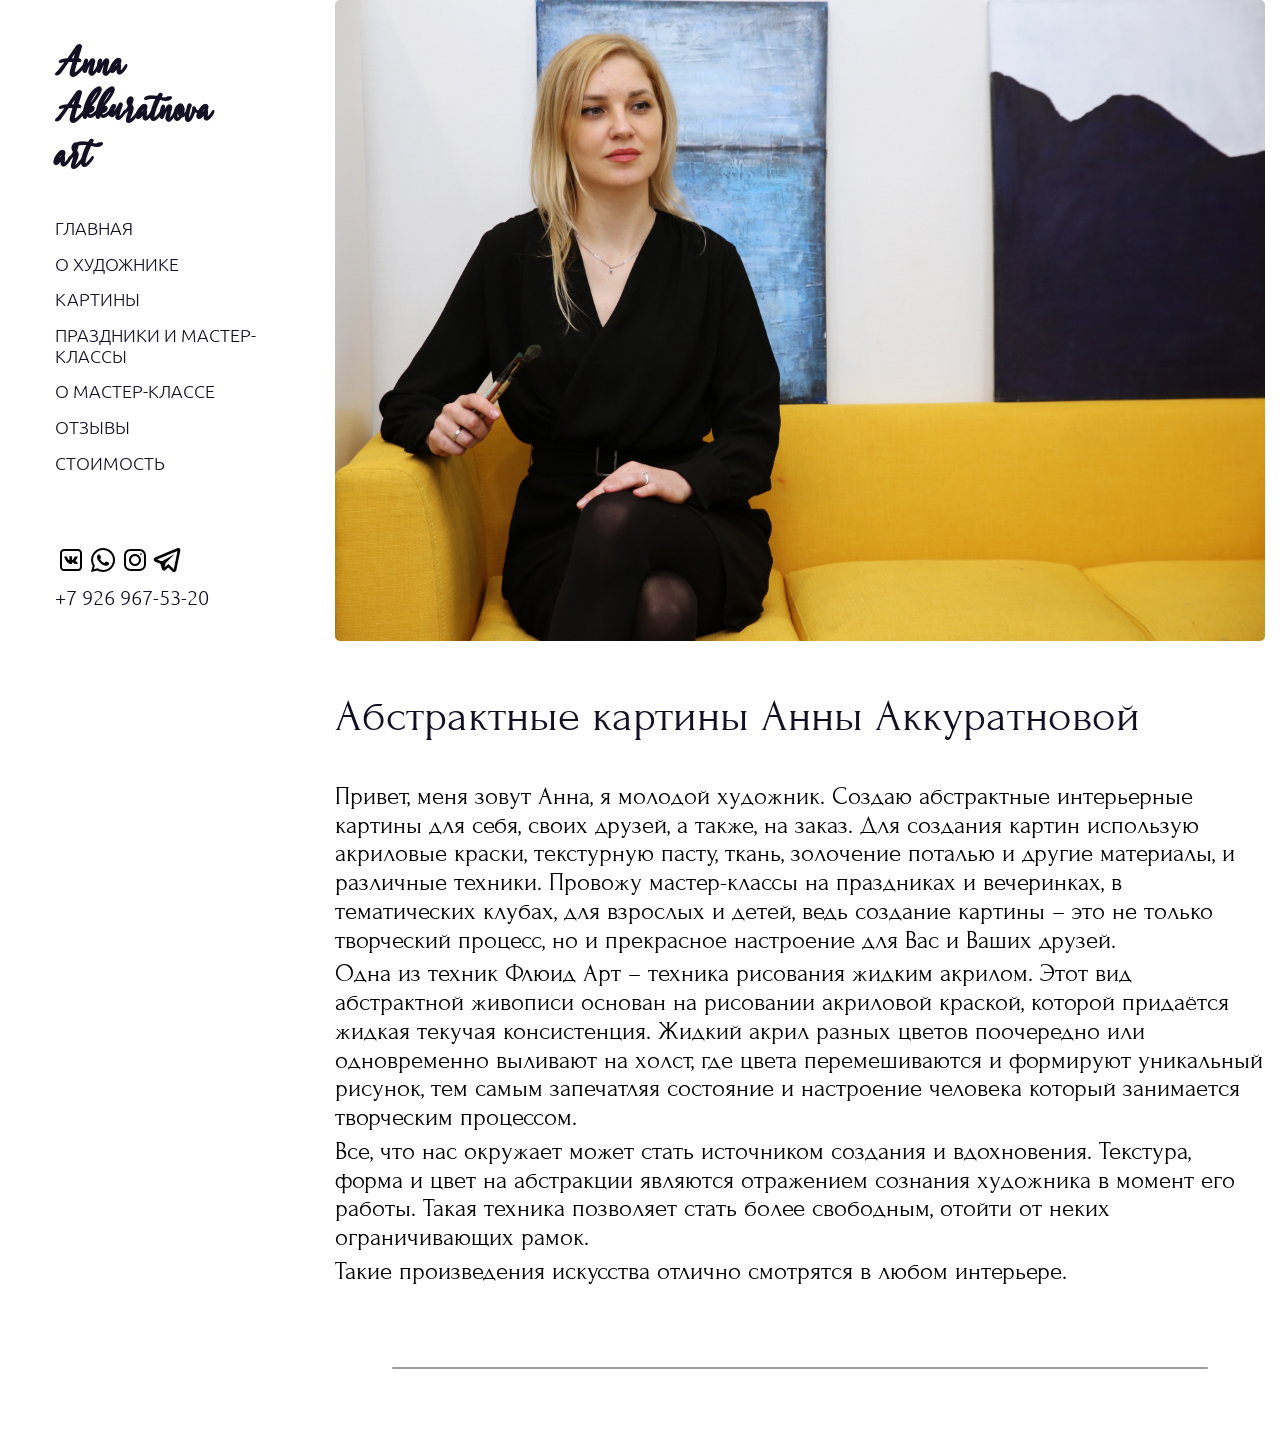
==== commit e6e5503f: "r" ====
--- a/index.html
+++ b/index.html
@@ -74,7 +74,42 @@
 </div>
 
     <main class="main">
-
+      <section class="about" id="about">
+        <div class="container">
+          <img class="about__img" loading="lazy" src="img/hero.jpg" width="950" height="655" alt="Фото Анны"/>
+          <h2 class="about__title section-title">
+            Абстрактные картины Анны Аккуратновой
+          </h2>
+          <p class="about__descr text">
+            Привет, меня зовут Анна, я молодой художник. Создаю абстрактные
+            интерьерные картины для себя, своих друзей, а также, на заказ. Для
+            создания картин использую акриловые краски, текстурную пасту, ткань,
+            золочение поталью и другие материалы, и различные техники. Провожу
+            мастер-классы на праздниках и вечеринках, в тематических клубах, для
+            взрослых и детей, ведь создание картины – это не только творческий
+            процесс, но и прекрасное настроение для Вас и Ваших друзей.
+          </p>
+          <p class="about__descr text">
+            Одна из техник Флюид Арт – техника рисования жидким акрилом. Этот вид
+            абстрактной живописи основан на рисовании акриловой краской, которой
+            придаётся жидкая текучая консистенция. Жидкий акрил разных цветов
+            поочередно или одновременно выливают на холст, где цвета перемешиваются и
+            формируют уникальный рисунок, тем самым запечатляя состояние и настроение
+            человека который занимается творческим процессом.
+          </p>
+          <p class="about__descr text">
+            Все, что нас окружает может стать источником создания и вдохновения.
+            Текстура, форма и цвет на абстракции являются отражением сознания
+            художника в момент его работы. Такая техника позволяет стать более
+            свободным, отойти от неких ограничивающих рамок.
+          </p>
+          <p class="about__descr text">
+            Такие произведения искусства отлично смотрятся в любом интерьере.
+          </p>
+        </div>
+        <div class="line"></div>
+      </section>
+      
     </main>
     <footer class="footer">
   <div class="container"></div>
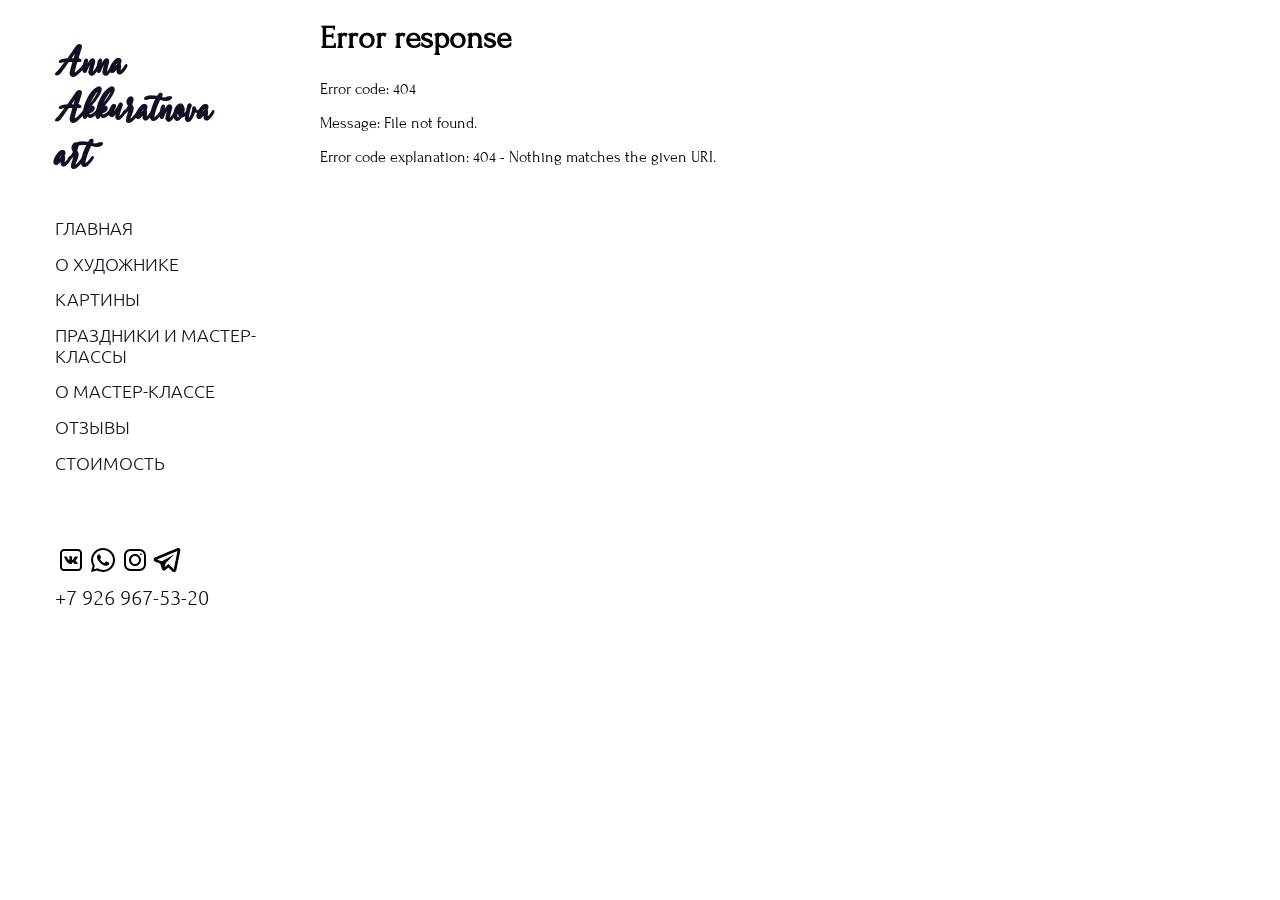
==== commit 4cdd5f38: "second xer" ====
--- a/index.html
+++ b/index.html
@@ -772,6 +772,7 @@
   </div>
 </div>
 
+
 <div id="Exhibitions1" class="modal">
   <div class="modal-content">
     <span class="close cursor" data-close="Exhibitions1">×</span>
@@ -897,78 +898,6 @@
   </div>
 </div>
 
-<div id="ModalParticipants" class="modal">
-  <div class="modal-content swiper__content">
-    <span class="close cursor" data-close="ModalParticipants">×</span>
-
-    <div class="mySlides">
-      <img class="swiper-img" src="img/participants/participants-1.jpg" style="width:100%">
-    </div>
-    <div class="mySlides">
-      <img class="swiper-img" src="img/participants/participants-2.jpg" style="width:100%">
-    </div>
-    <div class="mySlides">
-      <img class="swiper-img" src="img/participants/participants-3.jpg" style="width:100%">
-    </div>
-    <div class="mySlides">
-      <img class="swiper-img" src="img/participants/participants-4.jpg" style="width:100%">
-    </div>
-    <div class="mySlides">
-      <img class="swiper-img" src="img/participants/participants-5.jpg" style="width:100%">
-    </div>
-    <div class="mySlides">
-      <img class="swiper-img" src="img/participants/participants-6.jpg" style="width:100%">
-    </div>
-    <div class="mySlides">
-      <img class="swiper-img" src="img/participants/participants-7.jpg" style="width:100%">
-    </div>
-    <div class="mySlides">
-      <img class="swiper-img" src="img/participants/participants-8.jpg" style="width:100%">
-    </div>
-    <div class="mySlides">
-      <img class="swiper-img" src="img/participants/participants-9.jpg" style="width:100%">
-    </div>
-    <div class="mySlides">
-      <img class="swiper-img" src="img/participants/participants-10.jpg" style="width:100%">
-    </div>
-    <div class="mySlides">
-      <img class="swiper-img" src="img/participants/participants-11.jpg" style="width:100%">
-    </div>
-    <div class="mySlides">
-      <img class="swiper-img" src="img/participants/participants-12.jpg" style="width:100%">
-    </div>
-    <div class="mySlides">
-      <img class="swiper-img" src="img/participants/participants-13.jpg" style="width:100%">
-    </div>
-    <div class="mySlides">
-      <img class="swiper-img" src="img/participants/participants-14.jpg" style="width:100%">
-    </div>
-    <div class="mySlides">
-      <img class="swiper-img" src="img/participants/participants-15.jpg" style="width:100%">
-    </div>
-    <div class="mySlides">
-      <img class="swiper-img" src="img/participants/participants-16.jpg" style="width:100%">
-    </div>
-    <div class="mySlides">
-      <img class="swiper-img" src="img/participants/participants-17.jpg" style="width:100%">
-    </div>
-    <div class="mySlides">
-      <img class="swiper-img" src="img/participants/participants-18.jpg" style="width:100%">
-    </div>
-    <div class="mySlides">
-      <img class="swiper-img" src="img/participants/participants-19.jpg" style="width:100%">
-    </div>
-    <div class="mySlides">
-      <img class="swiper-img" src="img/participants/participants-20.jpg" style="width:100%">
-    </div>
-
-    <a class="swiper-arrow-prev" onclick="plusSlides(-1)">
-    <div class="swiper__button">❮</div></a>
-    <a class="swiper-arrow-next" onclick="plusSlides(1)">
-      <div class="swiper__button">❯</div>
-    </a>
-</div>
-</div>
 
 <script>
   document.addEventListener('click', event => {
@@ -988,32 +917,30 @@
   })
 
 
-let slideIndex = 1;
-showSlides(slideIndex);
-
-function plusSlides(n) {
-  showSlides(slideIndex += n);
-}
-
-function currentSlide(n) {
-  showSlides(slideIndex = n);
-}
-
-function showSlides(n) {
-  let i;
-  const slides = document.getElementsByClassName("mySlides");
-  if (n > slides.length) {slideIndex = 1}
-  if (n < 1) {slideIndex = slides.length}
-  for (i = 0; i < slides.length; i++) {
-      slides[i].style.display = "none";
+  let slideIndex = 1;
+  showSlides(slideIndex);
+
+  function plusSlides(n) {
+    showSlides(slideIndex += n);
   }
-  slides[slideIndex-1].style.display = "block";
-}
+
+  function currentSlide(n) {
+    showSlides(slideIndex = n);
+  }
+
+  function showSlides(n) {
+    const slides = document.getElementsByClassName("mySlides");
+    if (n > slides.length) {slideIndex = 1}
+    if (n < 1) {slideIndex = slides.length}
+    for (let i = 0; i < slides.length; i++) {
+        slides[i].style.display = "none";
+    }
+    slides[slideIndex-1].style.display = "block";
+  }
 
 </script>
 
   </div>
-  <!-- <script src="./js/components/routing.js"></script> -->
 </body>
 
 </html>
